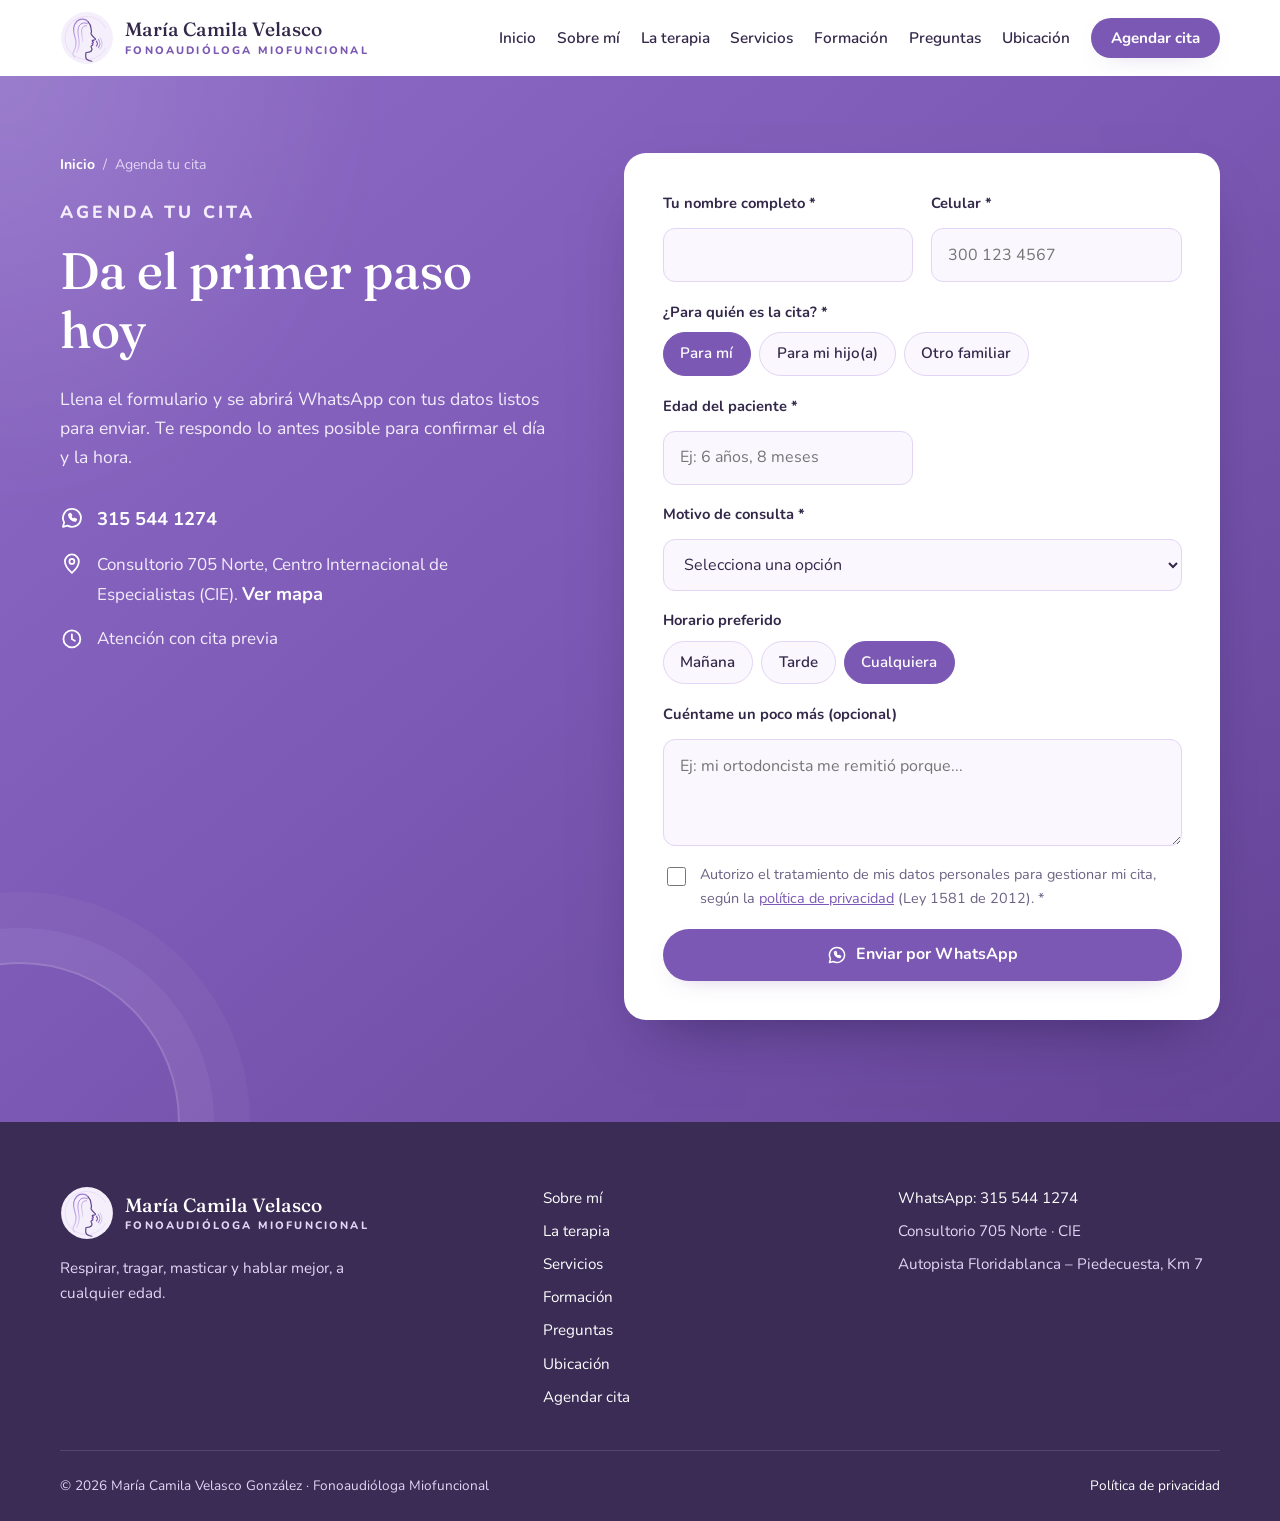
==== agenda.html @ 22c2a664 "Publicar sitio web de María Camila Velasco Co-Authored-By: Claude Opus 5.5 <noreply@anthropic.com>" ====
<!doctype html>
<html lang="es" class="no-js">
<head>
  <meta charset="utf-8">
  <meta name="viewport" content="width=device-width, initial-scale=1">
  <title>Agenda tu cita | María Camila Velasco · Fonoaudióloga Miofuncional</title>
  <meta name="description" content="Agenda tu valoración de terapia miofuncional con María Camila Velasco. Llena el formulario y confirma tu cita por WhatsApp.">
  <meta name="theme-color" content="#7B58B3">

  <!-- Vista previa al compartir el enlace (WhatsApp, Facebook). Si cambia la dirección del sitio, actualizar og:url y og:image. -->
  <meta property="og:type" content="website">
  <meta property="og:title" content="Agenda tu cita | María Camila Velasco · Fonoaudióloga Miofuncional">
  <meta property="og:description" content="Agenda tu valoración de terapia miofuncional con María Camila Velasco. Llena el formulario y confirma tu cita por WhatsApp.">
  <meta property="og:url" content="https://anva100.github.io/Pagina_Web_Fonoaudiologa_camila/agenda.html">
  <meta property="og:image" content="https://anva100.github.io/Pagina_Web_Fonoaudiologa_camila/img/compartir.jpg">
  <meta property="og:locale" content="es_CO">

  <link rel="icon" href="img/logo-silueta.svg" type="image/svg+xml">
  <link rel="apple-touch-icon" href="img/apple-touch-icon.png">

  <link rel="preconnect" href="https://fonts.googleapis.com">
  <link rel="preconnect" href="https://fonts.gstatic.com" crossorigin>
  <link href="https://fonts.googleapis.com/css2?family=Fraunces:opsz,wght@9..144,400;9..144,500;9..144,600&family=Nunito:wght@400;500;600;700;800&display=swap" rel="stylesheet">
  <link rel="stylesheet" href="css/styles.css">
</head>
<body>

  <!-- ============ ENCABEZADO ============ -->
  <header class="header" id="header">
    <div class="container header__inner">
      <a href="index.html" class="brand" aria-label="Ir al inicio">
        <img src="img/logo-animado.svg" alt="" class="brand__icon" width="54" height="54">
        <span class="brand__text">
          <span class="brand__name">María Camila Velasco</span>
          <span class="brand__sub">Fonoaudióloga Miofuncional</span>
        </span>
      </a>

      <nav class="nav" id="nav" aria-label="Navegación principal">
        <a href="index.html">Inicio</a>
        <a href="sobre-mi.html">Sobre mí</a>
        <a href="terapia.html">La terapia</a>
        <a href="servicios.html">Servicios</a>
        <a href="formacion.html">Formación</a>
        <a href="preguntas.html">Preguntas</a>
        <a href="ubicacion.html">Ubicación</a>
        <a href="agenda.html" class="btn btn--primary btn--sm" aria-current="page">Agendar cita</a>
      </nav>

      <button class="nav-toggle" id="navToggle" aria-label="Abrir menú" aria-expanded="false" aria-controls="nav">
        <span></span><span></span><span></span>
      </button>
    </div>
  </header>

  <main>

    <section class="section agenda agenda--page">
      <div class="container agenda__grid">
        <div class="agenda__info reveal reveal--left">
          <nav class="crumbs" aria-label="Ruta de navegación"><a href="index.html">Inicio</a><span aria-hidden="true">/</span><span aria-current="page">Agenda tu cita</span></nav>
          <p class="eyebrow eyebrow--light">Agenda tu cita</p>
          <h1>Da el primer paso hoy</h1>
          <p>
            Llena el formulario y se abrirá WhatsApp con tus datos listos para enviar.
            Te respondo lo antes posible para confirmar el día y la hora.
          </p>
          <ul class="contact-list">
            <li><svg class="i" viewBox="0 0 24 24" aria-hidden="true"><path d="M12 3a9 9 0 0 0-7.8 13.5L3 21l4.6-1.2A9 9 0 1 0 12 3z"/><path d="M9 8.6c0 3.4 2.9 6.4 6.4 6.4l1-1.4-1.9-1-1 .8a5.4 5.4 0 0 1-2.8-2.8l.8-1-1-1.9z"/></svg><a href="https://wa.me/573155441274" target="_blank" rel="noopener">315 544 1274</a></li>
            <li><svg class="i" viewBox="0 0 24 24" aria-hidden="true"><path d="M12 21s7-6.2 7-11.5A7 7 0 0 0 5 9.5C5 14.8 12 21 12 21z"/><circle cx="12" cy="9.5" r="2.5"/></svg><span>Consultorio 705 Norte, Centro Internacional de Especialistas (CIE). <a class="link-light" href="ubicacion.html">Ver mapa</a></span></li>
            <li><svg class="i" viewBox="0 0 24 24" aria-hidden="true"><circle cx="12" cy="12" r="8.5"/><path d="M12 7.5V12l3 2"/></svg><span>Atención con cita previa</span></li>
          </ul>
        </div>

        <form class="form reveal reveal--right" id="formCita" novalidate>
          <div class="form__row">
            <label class="field">
              <span>Tu nombre completo *</span>
              <input type="text" name="nombre" autocomplete="name" required>
            </label>
            <label class="field">
              <span>Celular *</span>
              <input type="tel" name="celular" autocomplete="tel" inputmode="tel" placeholder="300 123 4567" required>
            </label>
          </div>

          <fieldset class="field">
            <legend>¿Para quién es la cita? *</legend>
            <div class="chips">
              <label class="chip"><input type="radio" name="para" value="Para mí" checked><span>Para mí</span></label>
              <label class="chip"><input type="radio" name="para" value="Para mi hijo(a)"><span>Para mi hijo(a)</span></label>
              <label class="chip"><input type="radio" name="para" value="Para otro familiar"><span>Otro familiar</span></label>
            </div>
          </fieldset>

          <div class="form__row">
            <label class="field" id="campoPaciente" hidden>
              <span>Nombre del paciente *</span>
              <input type="text" name="paciente">
            </label>
            <label class="field">
              <span>Edad del paciente *</span>
              <input type="text" name="edad" placeholder="Ej: 6 años, 8 meses" required>
            </label>
          </div>

          <label class="field">
            <span>Motivo de consulta *</span>
            <select name="motivo" required>
              <option value="">Selecciona una opción</option>
              <option>Valoración general</option>
              <option>Respiración oral o ronquido</option>
              <option>Deglución atípica o hábitos (chupo, dedo, tetero)</option>
              <option>Frenillo lingual o lactancia</option>
              <option>Remisión de ortodoncia u odontología</option>
              <option>Pronunciación y habla</option>
              <option>Dolor o ruidos en la mandíbula (ATM)</option>
              <option>Parálisis facial</option>
              <option>Otro</option>
            </select>
          </label>

          <fieldset class="field">
            <legend>Horario preferido</legend>
            <div class="chips">
              <label class="chip"><input type="radio" name="horario" value="Mañana"><span>Mañana</span></label>
              <label class="chip"><input type="radio" name="horario" value="Tarde"><span>Tarde</span></label>
              <label class="chip"><input type="radio" name="horario" value="Cualquiera" checked><span>Cualquiera</span></label>
            </div>
          </fieldset>

          <label class="field">
            <span>Cuéntame un poco más (opcional)</span>
            <textarea name="mensaje" rows="3" placeholder="Ej: mi ortodoncista me remitió porque..."></textarea>
          </label>

          <label class="consent">
            <input type="checkbox" name="autorizo" required>
            <span>Autorizo el tratamiento de mis datos personales para gestionar mi cita, según la
              <a href="privacidad.html" target="_blank" rel="noopener">política de privacidad</a> (Ley 1581 de 2012). *</span>
          </label>

          <p class="form__error" id="formError" role="alert" hidden></p>
          <p class="form__ok" id="formOk" role="status" hidden><svg viewBox="0 0 24 24" aria-hidden="true"><circle cx="12" cy="12" r="10"/><path d="M7 12.5l3.2 3.2L17 9"/></svg><span>¡Listo! Se abrió WhatsApp con tus datos. Solo falta que presiones <strong>enviar</strong>.</span></p>

          <button type="submit" class="btn btn--primary btn--block"><svg class="i" viewBox="0 0 24 24" aria-hidden="true"><path d="M12 3a9 9 0 0 0-7.8 13.5L3 21l4.6-1.2A9 9 0 1 0 12 3z"/><path d="M9 8.6c0 3.4 2.9 6.4 6.4 6.4l1-1.4-1.9-1-1 .8a5.4 5.4 0 0 1-2.8-2.8l.8-1-1-1.9z"/></svg> Enviar por WhatsApp</button>
        </form>
      </div>
    </section>
  </main>

  <!-- ============ PIE DE PÁGINA ============ -->
  <footer class="footer">
    <div class="container footer__grid">
      <div>
        <a href="index.html" class="brand brand--light">
          <img src="img/logo-animado.svg" alt="" class="brand__icon" width="54" height="54">
          <span class="brand__text">
            <span class="brand__name">María Camila Velasco</span>
            <span class="brand__sub">Fonoaudióloga Miofuncional</span>
          </span>
        </a>
        <p class="footer__tag">Respirar, tragar, masticar y hablar mejor, a cualquier edad.</p>
      </div>
      <nav class="footer__nav" aria-label="Enlaces del pie de página">
        <a href="sobre-mi.html">Sobre mí</a>
        <a href="terapia.html">La terapia</a>
        <a href="servicios.html">Servicios</a>
        <a href="formacion.html">Formación</a>
        <a href="preguntas.html">Preguntas</a>
        <a href="ubicacion.html">Ubicación</a>
        <a href="agenda.html">Agendar cita</a>
      </nav>
      <div class="footer__contact">
        <a href="https://wa.me/573155441274" target="_blank" rel="noopener">WhatsApp: 315 544 1274</a>
        <span>Consultorio 705 Norte · CIE</span>
        <span>Autopista Floridablanca – Piedecuesta, Km 7</span>
      </div>
    </div>
    <div class="container footer__bottom">
      <span>© <span id="year">2026</span> María Camila Velasco González · Fonoaudióloga Miofuncional</span>
      <a href="privacidad.html">Política de privacidad</a>
    </div>
  </footer>


  <script src="js/main.js"></script>
</body>
</html>
---- css/styles.css ----
/* =========================================================
   María Camila Velasco · Fonoaudióloga Miofuncional
   Paleta: lila suave + blanco
   ========================================================= */

:root {
  --lila-50:  #FAF7FE;
  --lila-100: #F3ECFB;
  --lila-150: #EDE3F9;
  --lila-200: #E3D5F5;
  --lila-300: #CDB6EC;
  --lila-400: #A586D6;
  --lila-600: #7B58B3;
  --lila-700: #644496;
  --plum:     #33284A;   /* texto principal */
  --muted:    #6B6283;   /* texto secundario */
  --white:    #FFFFFF;
  --wa:       #25D366;

  --radius:   22px;
  --radius-sm: 14px;
  --shadow:   0 18px 40px -22px rgba(100, 68, 150, .45);
  --shadow-sm: 0 8px 24px -16px rgba(100, 68, 150, .5);

  --font-title: "Fraunces", Georgia, serif;
  --font-body:  "Nunito", system-ui, -apple-system, "Segoe UI", sans-serif;
  --header-h: 76px;
}

*, *::before, *::after { box-sizing: border-box; }

html { scroll-behavior: smooth; scroll-padding-top: calc(var(--header-h) + 8px); }

body {
  margin: 0;
  font-family: var(--font-body);
  font-size: 1.0625rem;
  line-height: 1.65;
  color: var(--plum);
  background: var(--white);
  -webkit-font-smoothing: antialiased;
}

img { max-width: 100%; height: auto; display: block; }
a { color: var(--lila-600); }
h1, h2, h3 { font-family: var(--font-title); font-weight: 500; line-height: 1.15; margin: 0 0 .5em; color: var(--plum); }
h2 { font-size: clamp(1.9rem, 3.4vw, 2.6rem); }
h3 { font-size: 1.25rem; }
p  { margin: 0 0 1em; }

.container { width: min(1160px, 100% - 2.5rem); margin-inline: auto; }
.container--narrow { width: min(820px, 100% - 2.5rem); }
.center { text-align: center; margin-top: 2.5rem; }

/* Iconos de línea */
.i { width: 1.25em; height: 1.25em; flex: none; fill: none; stroke: currentColor; stroke-width: 1.8; stroke-linecap: round; stroke-linejoin: round; }

/* ---------- Botones ---------- */
.btn {
  display: inline-flex; align-items: center; justify-content: center; gap: .55em;
  padding: .9em 1.6em; border-radius: 999px; border: 2px solid transparent;
  font: 700 1rem/1.2 var(--font-body); text-decoration: none; cursor: pointer;
  transition: transform .2s ease, background-color .2s ease, box-shadow .2s ease, color .2s ease;
}
.btn:hover { transform: translateY(-2px); }
.btn:focus-visible, .chip input:focus-visible + span, .shortcut:focus-visible { outline: 3px solid var(--lila-300); outline-offset: 3px; }
.btn--primary { background: var(--lila-600); color: var(--white); box-shadow: var(--shadow-sm); }
.btn--primary:hover { background: var(--lila-700); }
.btn--ghost { background: var(--white); color: var(--lila-700); border-color: var(--lila-200); }
.btn--ghost:hover { border-color: var(--lila-400); }
.btn--sm { padding: .6em 1.2em; font-size: .95rem; }
.btn--block { width: 100%; }

.link-light { color: var(--white); font-weight: 700; }

.eyebrow {
  display: inline-block; margin: 0 0 .9rem;
  font-size: .8rem; font-weight: 800; letter-spacing: .18em; text-transform: uppercase; color: var(--lila-600);
}
.eyebrow--light { color: var(--lila-200); }

/* ---------- Encabezado ---------- */
.header {
  position: sticky; top: 0; z-index: 50; height: var(--header-h);
  background: rgba(255, 255, 255, .86); backdrop-filter: saturate(1.4) blur(12px);
  transition: box-shadow .25s ease;
}
.header.is-scrolled { box-shadow: 0 6px 24px -18px rgba(51, 40, 74, .5); }
.header__inner { height: 100%; display: flex; align-items: center; justify-content: space-between; gap: 1rem; }

.brand { display: flex; align-items: center; gap: .7rem; text-decoration: none; }
.brand__icon { width: 54px; height: 54px; transition: width .3s ease, height .3s ease; }
.header.is-scrolled .brand__icon { width: 46px; height: 46px; }
.brand__text { display: flex; flex-direction: column; line-height: 1.1; }
.brand__name { font-family: var(--font-title); font-size: 1.2rem; font-weight: 500; color: var(--plum); }
.brand__sub { font-size: .68rem; font-weight: 800; letter-spacing: .2em; text-transform: uppercase; color: var(--lila-600); margin-top: .25rem; }
.brand--light .brand__name { color: var(--white); }
.brand--light .brand__sub { color: var(--lila-200); }

.nav { display: flex; align-items: center; gap: 1.3rem; }
.nav a:not(.btn) { color: var(--plum); text-decoration: none; font-weight: 600; font-size: .96rem; position: relative; white-space: nowrap; }
.nav a:not(.btn)::after {
  content: ""; position: absolute; left: 0; right: 0; bottom: -4px; height: 2px; border-radius: 2px;
  background: var(--lila-400); transform: scaleX(0); transition: transform .25s ease;
}
.nav a:not(.btn):hover::after { transform: scaleX(1); }

.nav-toggle { display: none; width: 44px; height: 44px; border: 0; border-radius: 12px; background: var(--lila-100); cursor: pointer; padding: 0; flex-direction: column; align-items: center; justify-content: center; gap: 5px; }
.nav-toggle span { width: 20px; height: 2px; border-radius: 2px; background: var(--lila-700); transition: transform .25s ease, opacity .25s ease; }
.nav-toggle[aria-expanded="true"] span:nth-child(1) { transform: translateY(7px) rotate(45deg); }
.nav-toggle[aria-expanded="true"] span:nth-child(2) { opacity: 0; }
.nav-toggle[aria-expanded="true"] span:nth-child(3) { transform: translateY(-7px) rotate(-45deg); }

/* ---------- Hero ---------- */
.hero {
  position: relative; overflow: hidden;
  background:
    radial-gradient(60% 60% at 85% 20%, var(--lila-150) 0%, transparent 70%),
    linear-gradient(180deg, var(--white) 0%, var(--lila-50) 45%, var(--lila-100) 100%);
  padding: clamp(2.5rem, 6vw, 5rem) 0 clamp(4.5rem, 8vw, 6rem);
}
.hero__grid { display: grid; grid-template-columns: 1.1fr .9fr; gap: clamp(2rem, 5vw, 4.5rem); align-items: center; }
.hero__title { font-size: clamp(2.6rem, 5.6vw, 4.3rem); font-weight: 500; letter-spacing: -.01em; margin-bottom: .45em; }
.hero__subtitle {
  display: block; margin-top: .3em;
  font-family: var(--font-body); font-size: .36em; font-weight: 800; letter-spacing: .2em; text-transform: uppercase; color: var(--lila-600);
}
.hero__lead { font-size: 1.2rem; color: var(--muted); max-width: 34em; }
.hero__lead strong { color: var(--plum); font-weight: 700; }
.hero__actions { display: flex; flex-wrap: wrap; gap: .8rem; margin: 2rem 0 2.2rem; }
.hero__trust { list-style: none; padding: 0; margin: 0; display: flex; flex-wrap: wrap; gap: .6rem 1.4rem; color: var(--muted); font-size: .95rem; font-weight: 600; }
.hero__trust li { display: flex; align-items: center; gap: .45rem; }
.hero__trust .i { color: var(--lila-600); }

.hero__media { position: relative; justify-self: center; width: min(420px, 100%); }
.hero__blob {
  position: absolute; inset: 8% -10% -6% 8%; z-index: 0;
  background: linear-gradient(160deg, var(--lila-300), var(--lila-200));
  border-radius: 46% 54% 42% 58% / 55% 45% 55% 45%;
  animation: morph 14s ease-in-out infinite alternate;
}
@keyframes morph {
  to { border-radius: 58% 42% 55% 45% / 45% 58% 42% 55%; transform: rotate(6deg); }
}
.hero__photo {
  position: relative; z-index: 1; margin: 0;
  border-radius: 999px 999px var(--radius) var(--radius); overflow: hidden;
  aspect-ratio: 4 / 5; border: 8px solid var(--white); box-shadow: var(--shadow);
}
.hero__photo img { width: 100%; height: 100%; object-fit: cover; object-position: 50% 30%; }
.hero__badge {
  position: absolute; z-index: 2; background: var(--white); border-radius: var(--radius-sm); box-shadow: var(--shadow);
  padding: .7rem 1rem; display: flex; align-items: center; gap: .6rem; font-size: .9rem;
}
.hero__badge--bottom { bottom: 7%; right: -10%; flex-direction: column; align-items: flex-start; gap: 0; line-height: 1.3; }
.hero__badge--bottom strong { color: var(--plum); font-size: .9rem; }
.hero__badge--bottom span { color: var(--muted); font-size: .82rem; }

.waves { position: absolute; left: 0; right: 0; bottom: -1px; height: 64px; overflow: hidden; pointer-events: none; z-index: 1; }
.wave { position: absolute; left: 0; bottom: 0; width: 200%; height: 100%; }
.wave--back { fill: rgba(255, 255, 255, .55); animation: waveMove 17s linear infinite; }
.wave--front { fill: var(--white); animation: waveMove 11s linear infinite reverse; }
@keyframes waveMove { to { transform: translateX(-50%); } }

/* ---------- Secciones ---------- */
.section { padding: clamp(4rem, 8vw, 6.5rem) 0; }
.section--soft { background: var(--lila-50); }
.section__head { text-align: center; max-width: 760px; margin: 0 auto clamp(2.5rem, 5vw, 3.5rem); }
.lead { font-size: 1.12rem; color: var(--muted); }

.icon-circle {
  display: inline-grid; place-items: center; width: 56px; height: 56px; border-radius: 18px;
  background: var(--lila-100); color: var(--lila-600); margin-bottom: 1rem;
}
.icon-circle .i { width: 28px; height: 28px; }

.checklist { list-style: none; padding: 0; margin: 1.2rem 0 0; display: grid; gap: .65rem; }
.checklist li { position: relative; padding-left: 2rem; }
.checklist li::before {
  content: ""; position: absolute; left: 0; top: .2em; width: 1.3rem; height: 1.3rem; border-radius: 50%;
  background: var(--lila-100) url("data:image/svg+xml,%3Csvg xmlns='http://www.w3.org/2000/svg' viewBox='0 0 24 24' fill='none' stroke='%237B58B3' stroke-width='3' stroke-linecap='round' stroke-linejoin='round'%3E%3Cpath d='M6 12.5l4 4 8-9'/%3E%3C/svg%3E") center / 70% no-repeat;
}

/* Sobre mí */
.about__grid { display: grid; grid-template-columns: .8fr 1.2fr; gap: clamp(2rem, 6vw, 5rem); align-items: center; }
.about__photo { position: relative; justify-self: center; width: min(360px, 100%); }
.about__photo::before {
  content: ""; position: absolute; inset: -14px; border-radius: 50%;
  border: 2px dashed var(--lila-300); animation: spin 40s linear infinite;
}
@keyframes spin { to { transform: rotate(360deg); } }
.about__photo img { border-radius: 50%; width: 100%; aspect-ratio: 1; object-fit: cover; box-shadow: var(--shadow); border: 8px solid var(--lila-100); }

/* La terapia: funciones */
.functions { display: grid; grid-template-columns: repeat(5, 1fr); gap: 1rem; }
.function { background: var(--white); border-radius: var(--radius); padding: 1.6rem 1.3rem; text-align: center; box-shadow: var(--shadow-sm); transition: transform .25s ease; }
.function:hover { transform: translateY(-4px); }
.function h3 { font-size: 1.15rem; margin-bottom: .35em; }
.function p { font-size: .95rem; color: var(--muted); margin: 0; }

/* Señales */
.signals { display: grid; grid-template-columns: repeat(3, 1fr); gap: 1.4rem; align-items: start; }
.signal-card { border: 1.5px solid var(--lila-200); border-radius: var(--radius); padding: 1.8rem; background: var(--white); }
.signal-card .checklist { margin-top: .4rem; font-size: .98rem; }
.tag { display: inline-block; padding: .3em .9em; border-radius: 999px; background: var(--lila-100); color: var(--lila-700); font-family: var(--font-body); font-weight: 800; font-size: .95rem; }

/* Servicios */
.services { display: grid; grid-template-columns: repeat(3, 1fr); gap: 1.4rem; }
.service { background: var(--white); border-radius: var(--radius); padding: 2rem 1.8rem; box-shadow: var(--shadow-sm); transition: transform .25s ease, box-shadow .25s ease; }
.service:hover { transform: translateY(-4px); box-shadow: var(--shadow); }
.service p { color: var(--muted); margin: 0; font-size: .98rem; }

/* Proceso */
.steps { list-style: none; padding: 0; margin: 0; display: grid; grid-template-columns: repeat(4, 1fr); gap: 1.6rem; counter-reset: step; position: relative; }
.steps::before { content: ""; position: absolute; top: 28px; left: 12%; right: 12%; border-top: 2px dashed var(--lila-300); }
.step { text-align: center; position: relative; }
.step__num {
  display: inline-grid; place-items: center; width: 56px; height: 56px; border-radius: 50%;
  background: var(--lila-600); color: var(--white); font-family: var(--font-title); font-size: 1.4rem;
  box-shadow: 0 0 0 8px var(--white), var(--shadow-sm); margin-bottom: 1.1rem; position: relative;
}
.step p { color: var(--muted); font-size: .98rem; margin: 0; }

/* Diplomas */
.diplomas { display: grid; grid-template-columns: repeat(auto-fit, minmax(240px, 1fr)); gap: 1.4rem; }
.diploma { margin: 0; background: var(--white); border-radius: var(--radius); padding: .8rem; box-shadow: var(--shadow-sm); cursor: zoom-in; transition: transform .25s ease; }
.diploma:hover { transform: translateY(-4px); }
.diploma__img { width: 100%; aspect-ratio: 4 / 3; object-fit: cover; border-radius: var(--radius-sm); background: var(--lila-100); }
.diploma figcaption { padding: .9rem .5rem .4rem; display: flex; flex-direction: column; line-height: 1.35; }
.diploma figcaption strong { font-family: var(--font-title); font-weight: 500; font-size: 1.08rem; }
.diploma figcaption span { color: var(--muted); font-size: .9rem; }
.diploma--placeholder { cursor: default; }
.soon { max-width: 640px; margin: 0 auto; text-align: center; padding: clamp(2rem, 5vw, 3rem); border: 2px dashed var(--lila-300); border-radius: var(--radius); background: var(--lila-50); }
.soon .icon-circle { width: 72px; height: 72px; border-radius: 50%; }
.soon .icon-circle .i { width: 36px; height: 36px; }
.soon p { color: var(--muted); margin-bottom: 1.5rem; }
.diploma--placeholder .diploma__img { display: grid; place-items: center; color: var(--lila-400); border: 2px dashed var(--lila-300); }
.diploma--placeholder .diploma__img .i { width: 56px; height: 56px; stroke-width: 1.3; }

/* Agenda */
.agenda {
  background:
    radial-gradient(50% 70% at 0% 0%, rgba(255, 255, 255, .12) 0%, transparent 60%),
    linear-gradient(140deg, #8D6BC6 0%, var(--lila-600) 50%, var(--lila-700) 100%);
  color: var(--white);
}
.agenda__grid { display: grid; grid-template-columns: .9fr 1.1fr; gap: clamp(2rem, 6vw, 5rem); align-items: start; }
.agenda h2 { color: var(--white); }
.agenda__info p { color: var(--lila-100); font-size: 1.1rem; }
.contact-list { list-style: none; padding: 0; margin: 2rem 0 0; display: grid; gap: 1rem; }
.contact-list li { display: flex; gap: .8rem; align-items: flex-start; color: var(--lila-100); }
.contact-list .i { width: 1.4em; height: 1.4em; color: var(--white); margin-top: .1em; }
.contact-list a { color: var(--white); font-weight: 700; font-size: 1.15rem; text-decoration: none; }

.form { background: var(--white); color: var(--plum); border-radius: var(--radius); padding: clamp(1.5rem, 4vw, 2.4rem); box-shadow: 0 30px 60px -30px rgba(30, 15, 60, .55); display: grid; gap: 1.1rem; }
.form__row { display: grid; grid-template-columns: 1fr 1fr; gap: 1.1rem; }
.form__row > [hidden] { display: none; }
.field { display: grid; gap: .4rem; margin: 0; padding: 0; border: 0; min-width: 0; }
.field > span, .field legend { font-weight: 700; font-size: .92rem; padding: 0; margin-bottom: .4rem; }
fieldset.field legend { margin-bottom: .5rem; }
.field input, .field select, .field textarea {
  width: 100%; font: inherit; font-size: 1rem; color: var(--plum);
  padding: .8rem 1rem; border: 1.5px solid var(--lila-200); border-radius: 12px; background: var(--lila-50);
  transition: border-color .2s ease, box-shadow .2s ease, background-color .2s ease;
}
.field textarea { resize: vertical; }
.field input:focus, .field select:focus, .field textarea:focus { outline: none; border-color: var(--lila-400); background: var(--white); box-shadow: 0 0 0 4px var(--lila-100); }
.field .is-invalid { border-color: #C2416B; background: #FFF6F9; }

.chips { display: flex; flex-wrap: wrap; gap: .5rem; }
.chip { position: relative; cursor: pointer; }
.chip input { position: absolute; opacity: 0; pointer-events: none; }
.chip span { display: inline-block; padding: .55em 1.1em; border-radius: 999px; border: 1.5px solid var(--lila-200); background: var(--lila-50); font-weight: 600; font-size: .95rem; transition: all .2s ease; }
.chip input:checked + span { background: var(--lila-600); border-color: var(--lila-600); color: var(--white); }

.consent { display: flex; gap: .7rem; align-items: flex-start; font-size: .9rem; color: var(--muted); }
.consent input { width: 1.2rem; height: 1.2rem; margin-top: .2rem; accent-color: var(--lila-600); flex: none; }
.form__error { margin: 0; padding: .7rem 1rem; border-radius: 12px; background: #FFF0F5; color: #A3204F; font-weight: 600; font-size: .92rem; }

/* FAQ */
.faq { display: grid; gap: .8rem; }
.faq details { border: 1.5px solid var(--lila-200); border-radius: var(--radius-sm); padding: 0 1.4rem; background: var(--white); transition: background-color .2s ease; }
.faq details[open] { background: var(--lila-50); }
.faq summary { cursor: pointer; list-style: none; padding: 1.15rem 2rem 1.15rem 0; font-weight: 700; position: relative; }
.faq summary::-webkit-details-marker { display: none; }
.faq summary::after { content: "+"; position: absolute; right: 0; top: 50%; transform: translateY(-50%); font-size: 1.5rem; font-weight: 400; color: var(--lila-600); transition: transform .25s ease; }
.faq details[open] summary::after { transform: translateY(-50%) rotate(45deg); }
.faq details p { color: var(--muted); padding-bottom: 1.1rem; margin: 0; }

/* Ubicación */
.location { display: grid; grid-template-columns: 1.5fr 1fr; gap: 1.4rem; }
.location__map { border-radius: var(--radius); overflow: hidden; box-shadow: var(--shadow-sm); min-height: 380px; background: var(--lila-100); }
.location__map iframe { width: 100%; height: 100%; min-height: 380px; border: 0; display: block; }
.location__card { background: var(--white); border-radius: var(--radius); padding: 2rem; box-shadow: var(--shadow-sm); display: flex; flex-direction: column; gap: .2rem; }
.location__card img { margin-bottom: 1rem; }
.location__card h3 { margin-bottom: .2em; }
.location__room { font-weight: 800; color: var(--lila-600); font-size: 1.1rem; margin-bottom: .6em; }
.location__card p { color: var(--muted); }
.location__card .btn { margin-top: .5rem; }
.contact-list--dark { margin: .4rem 0 1rem; gap: .7rem; }
.contact-list--dark li { color: var(--muted); }
.contact-list--dark .i { color: var(--lila-600); }
.contact-list--dark a { color: var(--lila-700); font-size: 1rem; }

/* Pie de página */
.footer { background: #3A2C55; color: var(--lila-200); padding: 4rem 0 1.5rem; font-size: .95rem; }
.footer__grid { display: grid; grid-template-columns: 1.4fr 1fr 1fr; gap: 2rem; padding-bottom: 2.5rem; border-bottom: 1px solid rgba(255, 255, 255, .12); }
.footer__tag { margin-top: 1rem; max-width: 22em; }
.footer__nav, .footer__contact { display: grid; gap: .5rem; align-content: start; }
.footer a { color: var(--white); text-decoration: none; }
.footer a:hover { text-decoration: underline; }
.footer__bottom { display: flex; flex-wrap: wrap; justify-content: space-between; gap: 1rem; padding-top: 1.5rem; font-size: .85rem; }

/* Botón flotante WhatsApp */
.wa-float {
  position: fixed; right: 1.2rem; bottom: 1.2rem; z-index: 60; width: 60px; height: 60px; border-radius: 50%;
  background: var(--wa); display: grid; place-items: center; box-shadow: 0 12px 28px -10px rgba(0, 0, 0, .45);
  transition: transform .2s ease;
}
.wa-float:hover { transform: scale(1.08); }
.wa-float svg { width: 32px; height: 32px; fill: none; stroke: var(--white); stroke-width: 1.8; stroke-linecap: round; stroke-linejoin: round; }

/* Visor y modal */
dialog { border: 0; padding: 0; }
dialog::backdrop { background: rgba(35, 25, 55, .7); backdrop-filter: blur(3px); }
.lightbox { background: transparent; max-width: min(1000px, 94vw); max-height: 92vh; overflow: visible; }
.lightbox img { max-width: 100%; max-height: 80vh; border-radius: var(--radius-sm); margin: auto; }
.lightbox p { color: var(--white); text-align: center; margin: .8rem 0 0; font-weight: 600; }
.lightbox__close { position: absolute; top: -18px; right: -18px; width: 44px; height: 44px; border-radius: 50%; border: 0; background: var(--white); color: var(--plum); font-size: 1.6rem; line-height: 1; cursor: pointer; box-shadow: var(--shadow-sm); }
/* ---------- Páginas internas ---------- */
.nav a[aria-current="page"]:not(.btn) { color: var(--lila-700); }
.nav a[aria-current="page"]:not(.btn)::after { transform: scaleX(1); }

.page-hero {
  position: relative; overflow: hidden; text-align: center;
  background:
    radial-gradient(50% 80% at 85% 10%, var(--lila-150) 0%, transparent 70%),
    radial-gradient(40% 70% at 10% 90%, var(--lila-150) 0%, transparent 70%),
    linear-gradient(180deg, var(--lila-50) 0%, var(--lila-100) 100%);
  padding: clamp(2.5rem, 6vw, 4.5rem) 0 clamp(4.5rem, 8vw, 6rem);
}
.page-hero h1 { font-size: clamp(2.2rem, 4.6vw, 3.4rem); max-width: 18em; margin-inline: auto; }
.page-hero .lead { max-width: 44rem; margin: 0 auto; }
.crumbs { display: flex; justify-content: center; gap: .5rem; font-size: .88rem; color: var(--muted); margin-bottom: 1.4rem; }
.crumbs a { color: var(--lila-600); text-decoration: none; font-weight: 700; }
.crumbs a:hover { text-decoration: underline; }

.page-hero + .section { padding-top: clamp(2rem, 4vw, 3.5rem); }
.section__head--sm { margin-bottom: 2rem; }
.section__head--sm h2 { font-size: clamp(1.5rem, 2.6vw, 1.9rem); }
.section--soft .step__num { box-shadow: 0 0 0 8px var(--lila-50), var(--shadow-sm); }
.note { text-align: center; color: var(--muted); margin-bottom: 2rem; }
.about__actions { display: flex; flex-wrap: wrap; gap: .8rem; margin-top: 1.8rem; }

/* Valores (Sobre mí) */
.values { display: grid; grid-template-columns: repeat(3, 1fr); gap: 1.4rem; }
.value { background: var(--white); border-radius: var(--radius); padding: 2rem 1.8rem; box-shadow: var(--shadow-sm); }
.value p { color: var(--muted); margin: 0; font-size: .98rem; }

/* Accesos directos (Inicio) */
.shortcuts { display: grid; grid-template-columns: repeat(4, 1fr); gap: 1.4rem; }
.shortcut {
  display: flex; flex-direction: column; text-decoration: none; color: inherit;
  background: var(--white); border: 1.5px solid var(--lila-200); border-radius: var(--radius); padding: 1.8rem 1.6rem;
  transition: transform .25s ease, box-shadow .25s ease, border-color .25s ease;
}
.shortcut:hover { transform: translateY(-4px); box-shadow: var(--shadow); border-color: var(--lila-300); }
.shortcut p { color: var(--muted); font-size: .97rem; margin-bottom: 1.2rem; }
.shortcut__more { margin-top: auto; display: inline-flex; align-items: center; gap: .4rem; font-weight: 800; color: var(--lila-600); font-size: .95rem; }
.shortcut__more .i { transition: transform .25s ease; }
.shortcut:hover .shortcut__more .i { transform: translateX(4px); }

/* Llamado a la acción al final de cada página */
.cta-band { padding: 0 0 clamp(4rem, 8vw, 6rem); }
.section--soft + .cta-band { background: var(--lila-50); }
.cta-band__box {
  border-radius: calc(var(--radius) + 6px); padding: clamp(2rem, 5vw, 3.2rem) clamp(1.5rem, 5vw, 3.5rem);
  background:
    radial-gradient(60% 90% at 100% 0%, rgba(255, 255, 255, .14) 0%, transparent 60%),
    linear-gradient(135deg, #8D6BC6 0%, var(--lila-600) 55%, var(--lila-700) 100%);
  color: var(--white); display: grid; grid-template-columns: 1.4fr auto; gap: 1.5rem 3rem; align-items: center;
  box-shadow: var(--shadow);
}
.cta-band__box h2 { color: var(--white); font-size: clamp(1.6rem, 3vw, 2.2rem); margin-bottom: .35em; }
.cta-band__box p { color: var(--lila-100); margin: 0; }
.cta-band__actions { display: flex; flex-wrap: wrap; gap: .8rem; }
.btn--white { background: var(--white); color: var(--lila-700); }
.btn--white:hover { background: var(--lila-100); }
.btn--outline-light { color: var(--white); border-color: rgba(255, 255, 255, .55); background: transparent; }
.btn--outline-light:hover { border-color: var(--white); }

/* Página de agenda */
.agenda--page { padding-top: clamp(3rem, 6vw, 5rem); }
.agenda--page h1 { color: var(--white); font-size: clamp(2.2rem, 4.6vw, 3.2rem); }
.agenda--page .crumbs { justify-content: flex-start; color: var(--lila-200); }
.agenda--page .crumbs a { color: var(--white); }

/* Texto legal */
.legal h2 { font-size: 1.4rem; margin-top: 2rem; }
.legal p, .legal li { color: var(--muted); }
.legal ul { padding-left: 1.2rem; }


/* =========================================================
   ANIMACIONES
   ========================================================= */

/* Transición suave entre páginas (Chrome, Edge, Safari recientes) */
@view-transition { navigation: auto; }
::view-transition-old(root), ::view-transition-new(root) { animation-duration: .35s; }
body { animation: pageIn .5s ease backwards; }
@keyframes pageIn { from { opacity: 0; } }

/* Barra de progreso de lectura */
.progress {
  position: fixed; top: 0; left: 0; right: 0; height: 3px; z-index: 80; pointer-events: none;
  background: linear-gradient(90deg, var(--lila-400), var(--lila-600));
  transform-origin: 0 50%; transform: scaleX(var(--p, 0));
}

/* Encabezado entra desde arriba */
.header { animation: headerIn .7s cubic-bezier(.2, .7, .2, 1) backwards; }
@keyframes headerIn { from { transform: translateY(-100%); opacity: 0; } }

/* Entradas generales */
@keyframes riseIn { from { opacity: 0; transform: translateY(26px); } }
@keyframes photoIn { from { opacity: 0; transform: translateY(30px) scale(.94); } }
@keyframes floatY { 50% { transform: translateY(-14px); } }
@keyframes floatSoft { 50% { transform: translateY(-8px); } }

/* Título palabra por palabra */
.w { display: inline-block; overflow: hidden; vertical-align: top; padding-bottom: .14em; margin-bottom: -.14em; }
.w > span { display: inline-block; animation: wordUp .9s cubic-bezier(.2, .7, .2, 1) backwards; animation-delay: calc(.2s + var(--wi, 0) * .09s); }
@keyframes wordUp { from { transform: translateY(110%); opacity: 0; } }

/* ---------- Portada ---------- */
.hero > .container, .page-hero > .container { position: relative; z-index: 2; }
.hero::before, .hero::after, .page-hero::before, .page-hero::after {
  content: ""; position: absolute; border-radius: 50%; filter: blur(40px); z-index: 0; pointer-events: none;
}
.hero::before, .page-hero::before { width: 380px; height: 380px; top: -140px; left: -120px; background: rgba(205, 182, 236, .45); animation: drift 18s ease-in-out infinite alternate; }
.hero::after, .page-hero::after { width: 300px; height: 300px; bottom: -90px; left: 42%; background: rgba(227, 213, 245, .7); animation: drift 22s ease-in-out infinite alternate-reverse; }
@keyframes drift { to { transform: translate(70px, 40px) scale(1.15); } }

.hero__text > * { animation: riseIn .9s cubic-bezier(.2, .7, .2, 1) backwards; }
.hero__text > :nth-child(1) { animation-delay: .1s; }
.hero__text > :nth-child(2) { animation: none; }
.hero__text > :nth-child(3) { animation-delay: .6s; }
.hero__text > :nth-child(4) { animation-delay: .75s; }
.hero__text > :nth-child(5) { animation-delay: .9s; }
.hero__subtitle { animation: riseIn .8s cubic-bezier(.2, .7, .2, 1) .5s backwards; }

.hero__media { animation: photoIn 1.1s cubic-bezier(.2, .7, .2, 1) .3s backwards; transition: translate .6s cubic-bezier(.2, .7, .2, 1); }
.hero__photo { animation: floatSoft 7s ease-in-out infinite; }
.hero__badge--bottom { animation: floatSoft 6s ease-in-out -2s infinite; }

.dot { position: absolute; border-radius: 50%; z-index: 0; animation: floatY 6s ease-in-out infinite; pointer-events: none; }
.dot--1 { width: 18px; height: 18px; top: 6%; left: -7%; background: var(--lila-400); }
.dot--2 { width: 10px; height: 10px; bottom: 20%; left: -9%; background: var(--lila-300); animation-delay: -2s; }
.dot--3 { width: 26px; height: 26px; top: -2%; right: 8%; background: var(--lila-200); animation-delay: -4s; }
.dot--4 { width: 12px; height: 12px; bottom: -3%; left: 30%; background: var(--lila-300); animation-delay: -1s; }

/* Ondas de voz junto a la boca, como en el logo */
.hero__voice {
  position: absolute; z-index: 2; top: 36%; right: -54px; width: 46px; height: 74px;
  fill: none; stroke: var(--lila-600); stroke-width: 5; stroke-linecap: round; overflow: visible;
}
.hero__voice path { animation: voice 2.4s ease-in-out infinite; }
.hero__voice path:nth-child(2) { animation-delay: .25s; }
.hero__voice path:nth-child(3) { animation-delay: .5s; }
@keyframes voice { 0%, 100% { opacity: .15; transform: translateX(-3px); } 40% { opacity: 1; transform: none; } }

/* Encabezado de páginas internas */
.page-hero .container > * { animation: riseIn .8s cubic-bezier(.2, .7, .2, 1) backwards; }
.page-hero .container > :nth-child(1) { animation-delay: .05s; }
.page-hero .container > :nth-child(2) { animation-delay: .12s; }
.page-hero .container > :nth-child(3) { animation: none; }
.page-hero .container > :nth-child(4) { animation-delay: .5s; }

/* ---------- Aparición al bajar ---------- */
.reveal {
  opacity: 0; transform: translateY(28px);
  transition: opacity .8s cubic-bezier(.2, .7, .2, 1), transform .8s cubic-bezier(.2, .7, .2, 1);
  transition-delay: var(--d, 0s);
}
.reveal--left { transform: translateX(-44px); }
.reveal--right { transform: translateX(44px); }
.reveal--zoom { transform: scale(.92); }
.reveal.is-visible { opacity: 1; transform: none; }
.no-js .reveal { opacity: 1; transform: none; }

/* Listas de señales: cada punto entra en cascada */
.signal-card .checklist li {
  opacity: 0; transform: translateX(-12px);
  transition: opacity .5s ease, transform .5s ease;
  transition-delay: calc(var(--d, 0s) + .3s + var(--li, 0) * .08s);
}
.signal-card.is-visible .checklist li, .signal-card:not(.reveal) .checklist li, .no-js .signal-card .checklist li { opacity: 1; transform: none; }

/* Proceso: la línea se dibuja y los números aparecen con rebote */
.steps::before { transform: scaleX(0); transform-origin: left; transition: transform 1.6s cubic-bezier(.6, .1, .2, 1) .3s; }
.steps.is-visible::before, .no-js .steps::before { transform: scaleX(1); }
.step .step__num { transform: scale(0); transition: transform .6s cubic-bezier(.3, 1.6, .5, 1); transition-delay: calc(var(--d, 0s) + .25s); }
.step.is-visible .step__num, .step:not(.reveal) .step__num, .no-js .step .step__num { transform: scale(1); }

/* ---------- Interacciones ---------- */
.icon-circle { transition: transform .4s cubic-bezier(.3, 1.5, .5, 1), background-color .3s ease, color .3s ease; }
.value, .signal-card { transition: transform .3s ease, box-shadow .3s ease, border-color .3s ease; }

@media (hover: hover) {
  .service:hover .icon-circle, .value:hover .icon-circle, .function:hover .icon-circle, .shortcut:hover .icon-circle {
    background: var(--lila-600); color: var(--white); transform: rotate(-8deg) scale(1.08);
  }
  .value:hover { transform: translateY(-4px); box-shadow: var(--shadow); }
  .signal-card:hover { transform: translateY(-4px); box-shadow: var(--shadow-sm); border-color: var(--lila-300); }
  .about__photo:hover img { transform: scale(1.03); }
  .location__map:hover { box-shadow: var(--shadow); }
}
.about__photo img { transition: transform .5s ease; }

/* Destello en los botones */
.btn { position: relative; overflow: hidden; }
.btn:active { transform: scale(.97); }
.btn--primary::after, .btn--white::after {
  content: ""; position: absolute; top: 0; bottom: 0; left: -60%; width: 45%; pointer-events: none;
  background: linear-gradient(100deg, transparent, rgba(255, 255, 255, .45), transparent);
  transform: skewX(-20deg); transition: left .7s ease;
}
.btn--primary:hover::after, .btn--white:hover::after { left: 125%; }
.hero__actions .btn--primary::after { animation: shine 5s ease-in-out 2.2s infinite; }
@keyframes shine { 0% { left: -60%; } 18%, 100% { left: 125%; } }

/* Bloque de llamado a la acción: degradado en movimiento y anillos */
.cta-band__box, .agenda { position: relative; overflow: hidden; }
.cta-band__box { background-size: 100% 100%, 220% 220%; background-position: 0 0, 0% 50%; animation: gradientShift 12s ease-in-out infinite; }
@keyframes gradientShift { 50% { background-position: 0 0, 100% 50%; } }
.cta-band__box::before, .agenda::before {
  content: ""; position: absolute; width: 320px; height: 320px; right: -110px; top: -150px; border-radius: 50%; pointer-events: none;
  border: 2px solid rgba(255, 255, 255, .2);
  box-shadow: 0 0 0 34px rgba(255, 255, 255, .05), 0 0 0 70px rgba(255, 255, 255, .035);
  animation: ringPulse 7s ease-in-out infinite;
}
.agenda::before { right: auto; left: -140px; top: auto; bottom: -160px; }
.cta-band__box > *, .agenda > .container { position: relative; z-index: 1; }
@keyframes ringPulse { 50% { transform: scale(1.12) rotate(8deg); } }

/* Botón flotante de WhatsApp: latido y mensaje */
.wa-float { animation: popIn .6s cubic-bezier(.3, 1.6, .5, 1) 1.2s backwards; }
@keyframes popIn { from { transform: scale(0); opacity: 0; } }
.wa-float::before {
  content: ""; position: absolute; inset: 0; border-radius: 50%; background: var(--wa); z-index: -1;
  animation: ping 2.8s cubic-bezier(0, 0, .2, 1) 2s infinite;
}
@keyframes ping { 0% { transform: scale(1); opacity: .5; } 80%, 100% { transform: scale(1.75); opacity: 0; } }
.wa-float__tip {
  position: absolute; right: calc(100% + 14px); top: 50%; transform: translate(10px, -50%);
  white-space: nowrap; background: var(--white); color: var(--plum); font-weight: 700; font-size: .9rem;
  padding: .55rem .95rem; border-radius: 12px; border: 1.5px solid var(--lila-200); box-shadow: var(--shadow); opacity: 0; pointer-events: none;
  transition: opacity .35s ease, transform .35s ease;
}
.wa-float:hover .wa-float__tip, .wa-float.show-tip .wa-float__tip { opacity: 1; transform: translate(0, -50%); }

/* Mensaje de confirmación del formulario */
.form__ok {
  margin: 0; padding: .9rem 1rem; border-radius: 12px; background: #EEFBF3; color: #1E7A46;
  font-weight: 700; font-size: .95rem; display: flex; gap: .7rem; align-items: center; animation: riseIn .5s ease both;
}
.form__ok[hidden] { display: none; }
.form__ok svg { width: 28px; height: 28px; flex: none; fill: none; stroke: currentColor; stroke-width: 2; stroke-linecap: round; stroke-linejoin: round; }
.form__ok svg path { stroke-dasharray: 20; stroke-dashoffset: 20; animation: draw .6s ease .25s forwards; }
@keyframes draw { to { stroke-dashoffset: 0; } }

/* Campos del formulario: la etiqueta se ilumina al escribir */
.field > span, .field legend { transition: color .2s ease; }
.field:focus-within > span, .field:focus-within > legend { color: var(--lila-600); }
.chip span:hover { border-color: var(--lila-400); }

/* ---------- Responsive ---------- */
@media (max-width: 1080px) {
  .functions { grid-template-columns: repeat(3, 1fr); }
  .hero__badge--bottom { right: -4%; }
}

@media (max-width: 1200px) and (min-width: 961px) {
  .hero__media { width: min(360px, 82%); }
}

@media (max-width: 1200px) {
  .nav-toggle { display: flex; }
  .nav {
    position: absolute; inset: 100% 0 auto 0; flex-direction: column; align-items: stretch; gap: 0;
    background: var(--white); padding: .5rem 1.25rem 1.5rem; box-shadow: 0 20px 30px -20px rgba(51, 40, 74, .4);
    transform: translateY(-120%); visibility: hidden; transition: transform .3s ease, visibility .3s;
    max-height: calc(100vh - var(--header-h)); overflow-y: auto;
  }
  .nav.is-open { transform: none; visibility: visible; }
  .nav a:not(.btn) { padding: .85rem 0; border-bottom: 1px solid var(--lila-100); }
  .nav a:not(.btn)::after { display: none; }
  .nav a[aria-current="page"]:not(.btn) { font-weight: 800; }
  .nav .btn { margin-top: 1rem; }
  .shortcuts { grid-template-columns: repeat(2, 1fr); }
}

@media (max-width: 960px) {
  .cta-band__box { grid-template-columns: 1fr; text-align: center; }
  .cta-band__actions { justify-content: center; }
  .values { grid-template-columns: 1fr; max-width: 34rem; margin-inline: auto; }
  .about__actions { justify-content: center; }
  .agenda--page .crumbs { justify-content: center; }
  .agenda__info { text-align: center; }
  .contact-list { text-align: left; max-width: 26rem; margin-inline: auto; }

  .hero__grid, .about__grid, .agenda__grid, .location { grid-template-columns: 1fr; }
  .hero__text { text-align: center; }
  .hero__lead { margin-inline: auto; }
  .hero__actions, .hero__trust { justify-content: center; }
  .hero__media { width: min(360px, 85%); margin-top: 1rem; }
  .about__text { text-align: center; }
  .about__text .checklist { text-align: left; max-width: 30rem; margin-inline: auto; }
  .signals, .services { grid-template-columns: 1fr 1fr; }
  .steps { grid-template-columns: 1fr 1fr; row-gap: 2.5rem; }
  .steps::before { display: none; }
  .footer__grid { grid-template-columns: 1fr 1fr; }
  .footer__grid > :first-child { grid-column: 1 / -1; }
}

@media (max-width: 640px) {
  body { font-size: 1rem; }
  .brand__name { font-size: 1.05rem; }
  .brand__sub { font-size: .6rem; letter-spacing: .14em; }
  .brand__icon { width: 46px; height: 46px; }
  .functions { grid-template-columns: 1fr 1fr; }
  .functions .function:last-child { grid-column: 1 / -1; }
  .signals, .services, .form__row { grid-template-columns: 1fr; }
  .hero__badge { font-size: .8rem; padding: .55rem .8rem; }
  .hero__badge--bottom { right: -8%; }
  .hero__badge--bottom strong { font-size: .8rem; }
  .hero__actions .btn, .cta-band__actions .btn { flex: 1 1 100%; }
  .shortcuts { grid-template-columns: 1fr; }
  .footer__grid { grid-template-columns: 1fr; }
  .wa-float { width: 54px; height: 54px; }
  .wa-float__tip { display: none; }
  .hero__voice { width: 30px; height: 50px; right: -34px; stroke-width: 6; }
  .dot--1 { left: -4%; }
  .dot--2 { left: -5%; }
}

@media (max-width: 480px) {
  .steps { grid-template-columns: 1fr; row-gap: 2rem; }
}

@media (prefers-reduced-motion: reduce) {
  html { scroll-behavior: auto; }
  *, *::before, *::after { animation: none !important; transition: none !important; }
  .reveal, .signal-card .checklist li { opacity: 1; transform: none; }
  .steps::before, .step .step__num { transform: none; }
  ::view-transition-group(*), ::view-transition-old(*), ::view-transition-new(*) { animation: none !important; }
}
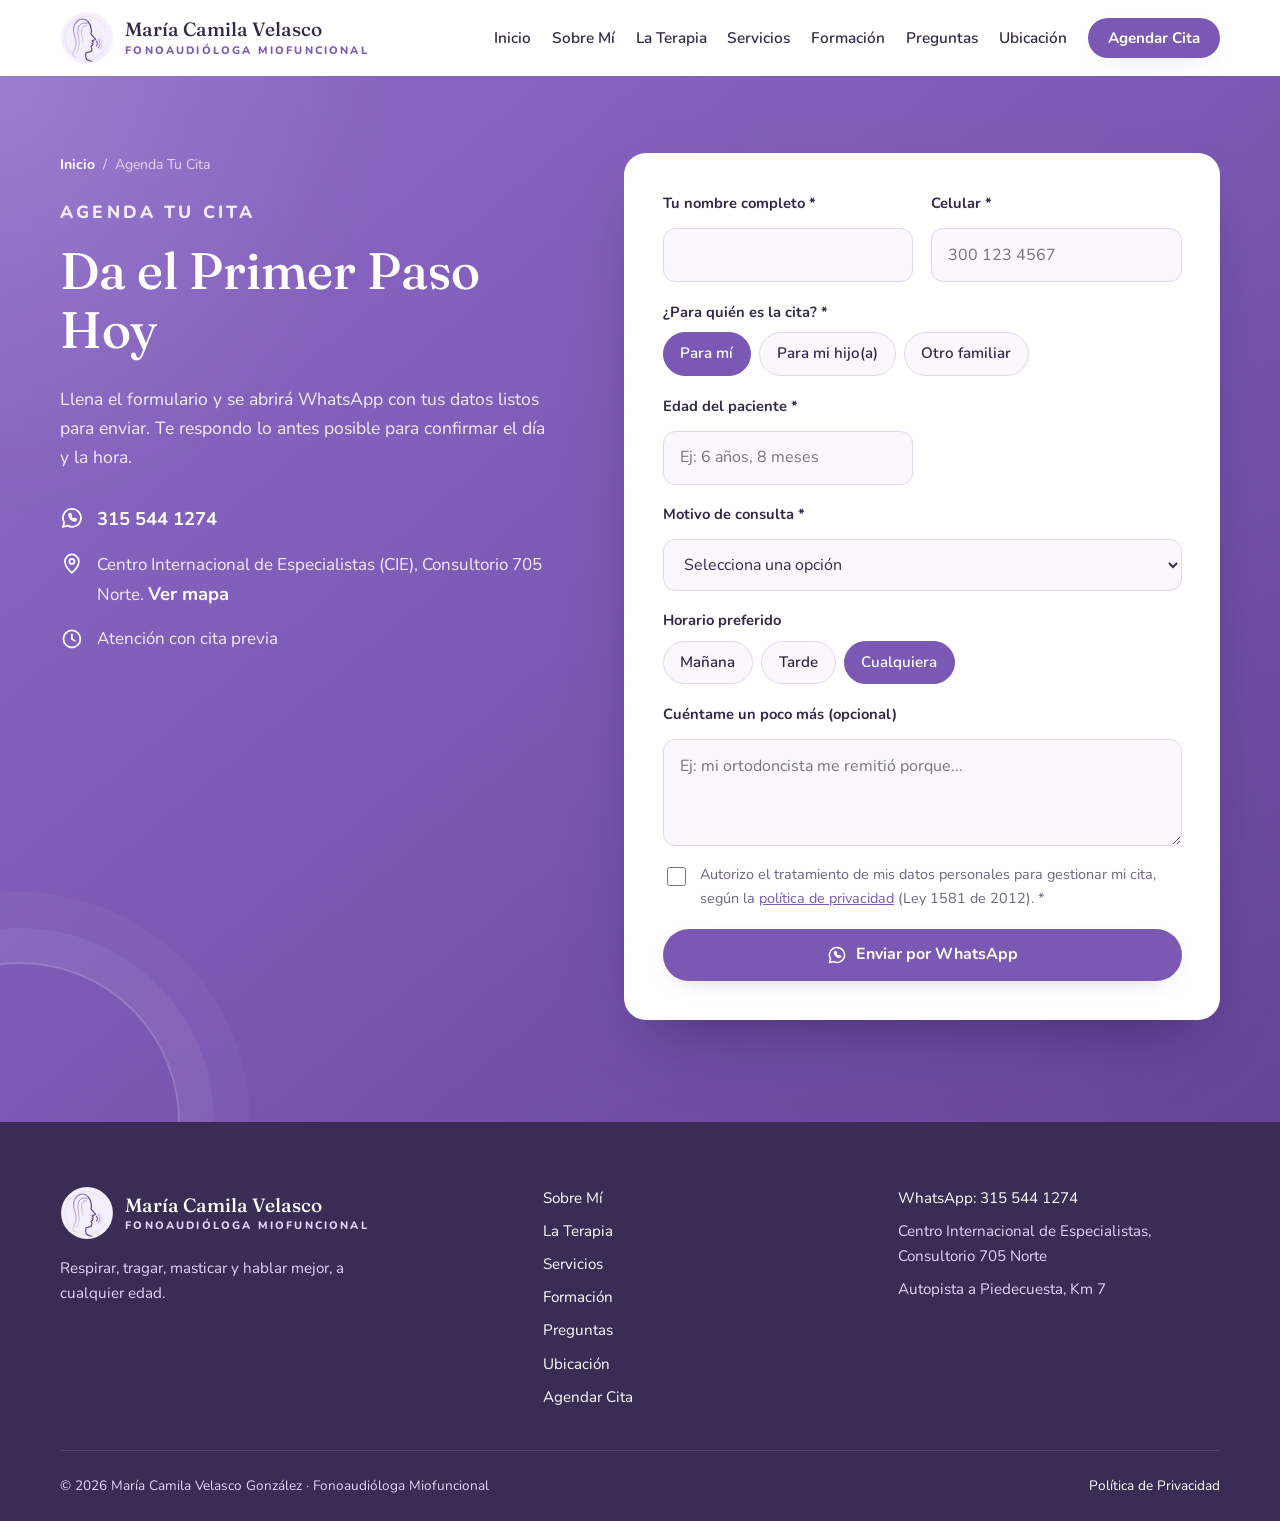
==== commit e77b4f2b: "Actualizar dirección, servicios, equipo y mayúsculas en títulos - Dirección: primero Centro Internac" ====
--- a/agenda.html
+++ b/agenda.html
@@ -3,14 +3,14 @@
 <head>
   <meta charset="utf-8">
   <meta name="viewport" content="width=device-width, initial-scale=1">
-  <title>Agenda tu cita | María Camila Velasco · Fonoaudióloga Miofuncional</title>
-  <meta name="description" content="Agenda tu valoración de terapia miofuncional con María Camila Velasco. Llena el formulario y confirma tu cita por WhatsApp.">
+  <title>Agenda Tu Cita | María Camila Velasco · Fonoaudióloga Miofuncional</title>
+  <meta name="description" content="Agenda tu valoración de Terapia Miofuncional con María Camila Velasco. Llena el formulario y confirma tu cita por WhatsApp.">
   <meta name="theme-color" content="#7B58B3">
 
   <!-- Vista previa al compartir el enlace (WhatsApp, Facebook). Si cambia la dirección del sitio, actualizar og:url y og:image. -->
   <meta property="og:type" content="website">
-  <meta property="og:title" content="Agenda tu cita | María Camila Velasco · Fonoaudióloga Miofuncional">
-  <meta property="og:description" content="Agenda tu valoración de terapia miofuncional con María Camila Velasco. Llena el formulario y confirma tu cita por WhatsApp.">
+  <meta property="og:title" content="Agenda Tu Cita | María Camila Velasco · Fonoaudióloga Miofuncional">
+  <meta property="og:description" content="Agenda tu valoración de Terapia Miofuncional con María Camila Velasco. Llena el formulario y confirma tu cita por WhatsApp.">
   <meta property="og:url" content="https://anva100.github.io/Pagina_Web_Fonoaudiologa_camila/agenda.html">
   <meta property="og:image" content="https://anva100.github.io/Pagina_Web_Fonoaudiologa_camila/img/compartir.jpg">
   <meta property="og:locale" content="es_CO">
@@ -38,13 +38,13 @@
 
       <nav class="nav" id="nav" aria-label="Navegación principal">
         <a href="index.html">Inicio</a>
-        <a href="sobre-mi.html">Sobre mí</a>
-        <a href="terapia.html">La terapia</a>
+        <a href="sobre-mi.html">Sobre Mí</a>
+        <a href="terapia.html">La Terapia</a>
         <a href="servicios.html">Servicios</a>
         <a href="formacion.html">Formación</a>
         <a href="preguntas.html">Preguntas</a>
         <a href="ubicacion.html">Ubicación</a>
-        <a href="agenda.html" class="btn btn--primary btn--sm" aria-current="page">Agendar cita</a>
+        <a href="agenda.html" class="btn btn--primary btn--sm" aria-current="page">Agendar Cita</a>
       </nav>
 
       <button class="nav-toggle" id="navToggle" aria-label="Abrir menú" aria-expanded="false" aria-controls="nav">
@@ -58,16 +58,16 @@
     <section class="section agenda agenda--page">
       <div class="container agenda__grid">
         <div class="agenda__info reveal reveal--left">
-          <nav class="crumbs" aria-label="Ruta de navegación"><a href="index.html">Inicio</a><span aria-hidden="true">/</span><span aria-current="page">Agenda tu cita</span></nav>
-          <p class="eyebrow eyebrow--light">Agenda tu cita</p>
-          <h1>Da el primer paso hoy</h1>
+          <nav class="crumbs" aria-label="Ruta de navegación"><a href="index.html">Inicio</a><span aria-hidden="true">/</span><span aria-current="page">Agenda Tu Cita</span></nav>
+          <p class="eyebrow eyebrow--light">Agenda Tu Cita</p>
+          <h1>Da el Primer Paso Hoy</h1>
           <p>
             Llena el formulario y se abrirá WhatsApp con tus datos listos para enviar.
             Te respondo lo antes posible para confirmar el día y la hora.
           </p>
           <ul class="contact-list">
             <li><svg class="i" viewBox="0 0 24 24" aria-hidden="true"><path d="M12 3a9 9 0 0 0-7.8 13.5L3 21l4.6-1.2A9 9 0 1 0 12 3z"/><path d="M9 8.6c0 3.4 2.9 6.4 6.4 6.4l1-1.4-1.9-1-1 .8a5.4 5.4 0 0 1-2.8-2.8l.8-1-1-1.9z"/></svg><a href="https://wa.me/573155441274" target="_blank" rel="noopener">315 544 1274</a></li>
-            <li><svg class="i" viewBox="0 0 24 24" aria-hidden="true"><path d="M12 21s7-6.2 7-11.5A7 7 0 0 0 5 9.5C5 14.8 12 21 12 21z"/><circle cx="12" cy="9.5" r="2.5"/></svg><span>Consultorio 705 Norte, Centro Internacional de Especialistas (CIE). <a class="link-light" href="ubicacion.html">Ver mapa</a></span></li>
+            <li><svg class="i" viewBox="0 0 24 24" aria-hidden="true"><path d="M12 21s7-6.2 7-11.5A7 7 0 0 0 5 9.5C5 14.8 12 21 12 21z"/><circle cx="12" cy="9.5" r="2.5"/></svg><span>Centro Internacional de Especialistas (CIE), Consultorio 705 Norte. <a class="link-light" href="ubicacion.html">Ver mapa</a></span></li>
             <li><svg class="i" viewBox="0 0 24 24" aria-hidden="true"><circle cx="12" cy="12" r="8.5"/><path d="M12 7.5V12l3 2"/></svg><span>Atención con cita previa</span></li>
           </ul>
         </div>
@@ -109,6 +109,7 @@
             <select name="motivo" required>
               <option value="">Selecciona una opción</option>
               <option>Valoración general</option>
+              <option>Valoración auditiva o limpieza de oído</option>
               <option>Respiración oral o ronquido</option>
               <option>Deglución atípica o hábitos (chupo, dedo, tetero)</option>
               <option>Frenillo lingual o lactancia</option>
@@ -163,23 +164,23 @@
         <p class="footer__tag">Respirar, tragar, masticar y hablar mejor, a cualquier edad.</p>
       </div>
       <nav class="footer__nav" aria-label="Enlaces del pie de página">
-        <a href="sobre-mi.html">Sobre mí</a>
-        <a href="terapia.html">La terapia</a>
+        <a href="sobre-mi.html">Sobre Mí</a>
+        <a href="terapia.html">La Terapia</a>
         <a href="servicios.html">Servicios</a>
         <a href="formacion.html">Formación</a>
         <a href="preguntas.html">Preguntas</a>
         <a href="ubicacion.html">Ubicación</a>
-        <a href="agenda.html">Agendar cita</a>
+        <a href="agenda.html">Agendar Cita</a>
       </nav>
       <div class="footer__contact">
         <a href="https://wa.me/573155441274" target="_blank" rel="noopener">WhatsApp: 315 544 1274</a>
-        <span>Consultorio 705 Norte · CIE</span>
-        <span>Autopista Floridablanca – Piedecuesta, Km 7</span>
+        <span>Centro Internacional de Especialistas, Consultorio 705 Norte</span>
+        <span>Autopista a Piedecuesta, Km 7</span>
       </div>
     </div>
     <div class="container footer__bottom">
       <span>© <span id="year">2026</span> María Camila Velasco González · Fonoaudióloga Miofuncional</span>
-      <a href="privacidad.html">Política de privacidad</a>
+      <a href="privacidad.html">Política de Privacidad</a>
     </div>
   </footer>
 
--- a/css/styles.css
+++ b/css/styles.css
@@ -209,6 +209,8 @@
 .service { background: var(--white); border-radius: var(--radius); padding: 2rem 1.8rem; box-shadow: var(--shadow-sm); transition: transform .25s ease, box-shadow .25s ease; }
 .service:hover { transform: translateY(-4px); box-shadow: var(--shadow); }
 .service p { color: var(--muted); margin: 0; font-size: .98rem; }
+/* Si la última tarjeta queda sola en su fila, se centra */
+.services > .service:last-child:nth-child(3n+1) { grid-column: 2; }
 
 /* Proceso */
 .steps { list-style: none; padding: 0; margin: 0; display: grid; grid-template-columns: repeat(4, 1fr); gap: 1.6rem; counter-reset: step; position: relative; }
@@ -618,6 +620,8 @@
   .about__text { text-align: center; }
   .about__text .checklist { text-align: left; max-width: 30rem; margin-inline: auto; }
   .signals, .services { grid-template-columns: 1fr 1fr; }
+  .services > .service:last-child:nth-child(3n+1) { grid-column: auto; }
+  .services > .service:last-child:nth-child(odd) { grid-column: 1 / -1; justify-self: center; width: calc(50% - .7rem); }
   .steps { grid-template-columns: 1fr 1fr; row-gap: 2.5rem; }
   .steps::before { display: none; }
   .footer__grid { grid-template-columns: 1fr 1fr; }
@@ -632,6 +636,7 @@
   .functions { grid-template-columns: 1fr 1fr; }
   .functions .function:last-child { grid-column: 1 / -1; }
   .signals, .services, .form__row { grid-template-columns: 1fr; }
+  .services > .service:last-child:nth-child(odd) { grid-column: auto; width: auto; }
   .hero__badge { font-size: .8rem; padding: .55rem .8rem; }
   .hero__badge--bottom { right: -8%; }
   .hero__badge--bottom strong { font-size: .8rem; }
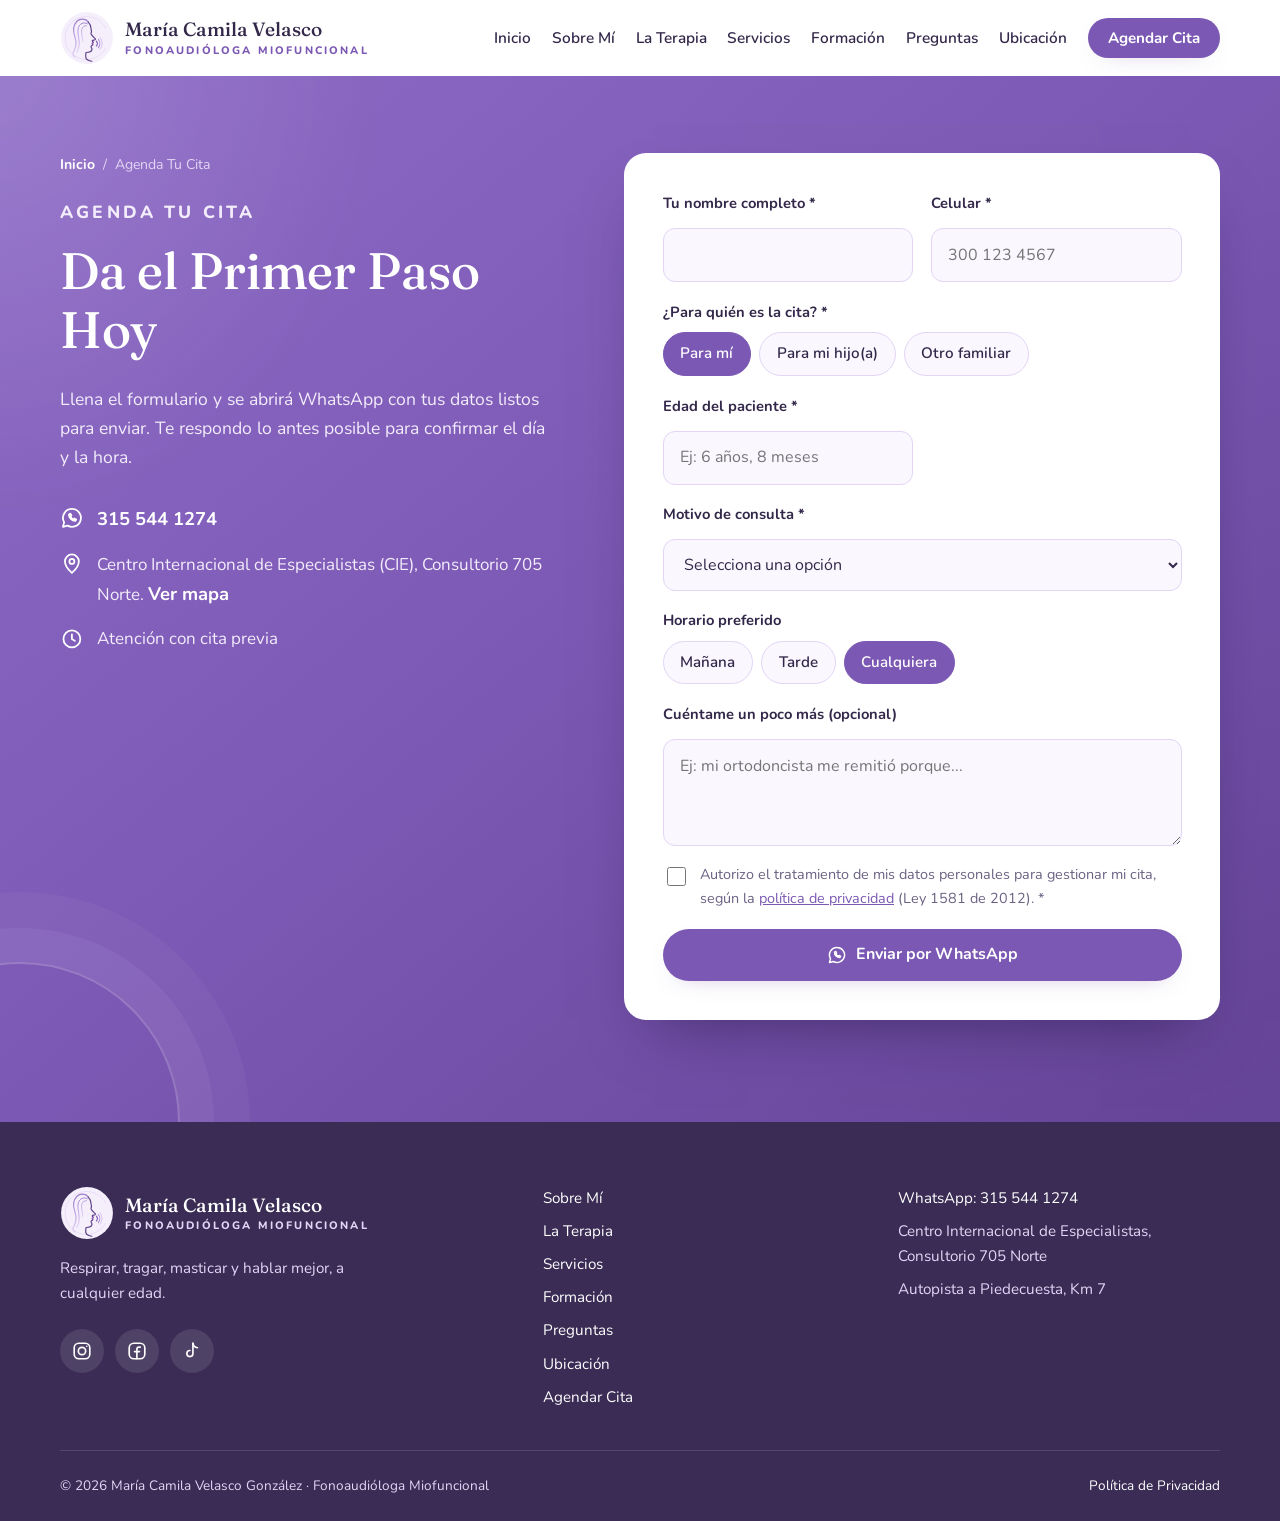
==== commit 7eafdce9: "Agregar redes sociales y quitar ficha de Ortodoncia Co-Authored-By: Claude Opus 5.5 <noreply@anthrop" ====
--- a/agenda.html
+++ b/agenda.html
@@ -162,6 +162,11 @@
           </span>
         </a>
         <p class="footer__tag">Respirar, tragar, masticar y hablar mejor, a cualquier edad.</p>
+        <nav class="social social--light" aria-label="Redes sociales">
+          <a href="https://www.instagram.com/fonoaudiologamariacamila/" target="_blank" rel="noopener" aria-label="Instagram"><svg class="i" viewBox="0 0 24 24" aria-hidden="true"><rect x="3.5" y="3.5" width="17" height="17" rx="5"/><circle cx="12" cy="12" r="4"/><path d="M17.2 6.8h.01"/></svg></a>
+          <a href="https://www.facebook.com/fonomariacamila" target="_blank" rel="noopener" aria-label="Facebook"><svg class="i" viewBox="0 0 24 24" aria-hidden="true"><rect x="3.5" y="3.5" width="17" height="17" rx="5"/><path d="M15.5 7.8h-1.3a2.3 2.3 0 0 0-2.3 2.3v10.4M9.3 12.6h5.4"/></svg></a>
+          <a href="https://www.tiktok.com/@camilavelasco100" target="_blank" rel="noopener" aria-label="TikTok"><svg class="i" viewBox="0 0 24 24" aria-hidden="true"><path d="M13 3.5v11.3a3.3 3.3 0 1 1-3.3-3.3"/><path d="M13 3.5c.3 2.7 2.3 4.7 5 4.9"/></svg></a>
+        </nav>
       </div>
       <nav class="footer__nav" aria-label="Enlaces del pie de página">
         <a href="sobre-mi.html">Sobre Mí</a>
--- a/css/styles.css
+++ b/css/styles.css
@@ -311,6 +311,14 @@
 .footer__nav, .footer__contact { display: grid; gap: .5rem; align-content: start; }
 .footer a { color: var(--white); text-decoration: none; }
 .footer a:hover { text-decoration: underline; }
+/* Redes sociales */
+.social { display: flex; flex-wrap: wrap; align-items: center; gap: .7rem; margin-top: 1.4rem; }
+.social a { display: inline-grid; place-items: center; width: 44px; height: 44px; border-radius: 50%; background: var(--lila-100); color: var(--lila-700); transition: transform .2s ease, background-color .2s ease, color .2s ease; }
+.social a:hover, .social a:focus-visible { transform: translateY(-3px); background: var(--lila-600); color: var(--white); text-decoration: none; }
+.social .i { width: 22px; height: 22px; }
+.social__label { flex-basis: 100%; font-weight: 800; color: var(--lila-700); }
+.social--light a { background: rgba(255, 255, 255, .1); color: var(--white); }
+.footer .social--light a:hover, .footer .social--light a:focus-visible { background: var(--white); color: #3A2C55; text-decoration: none; }
 .footer__bottom { display: flex; flex-wrap: wrap; justify-content: space-between; gap: 1rem; padding-top: 1.5rem; font-size: .85rem; }
 
 /* Botón flotante WhatsApp */
@@ -607,7 +615,7 @@
   .cta-band__box { grid-template-columns: 1fr; text-align: center; }
   .cta-band__actions { justify-content: center; }
   .values { grid-template-columns: 1fr; max-width: 34rem; margin-inline: auto; }
-  .about__actions { justify-content: center; }
+  .about__actions, .about__text .social { justify-content: center; }
   .agenda--page .crumbs { justify-content: center; }
   .agenda__info { text-align: center; }
   .contact-list { text-align: left; max-width: 26rem; margin-inline: auto; }
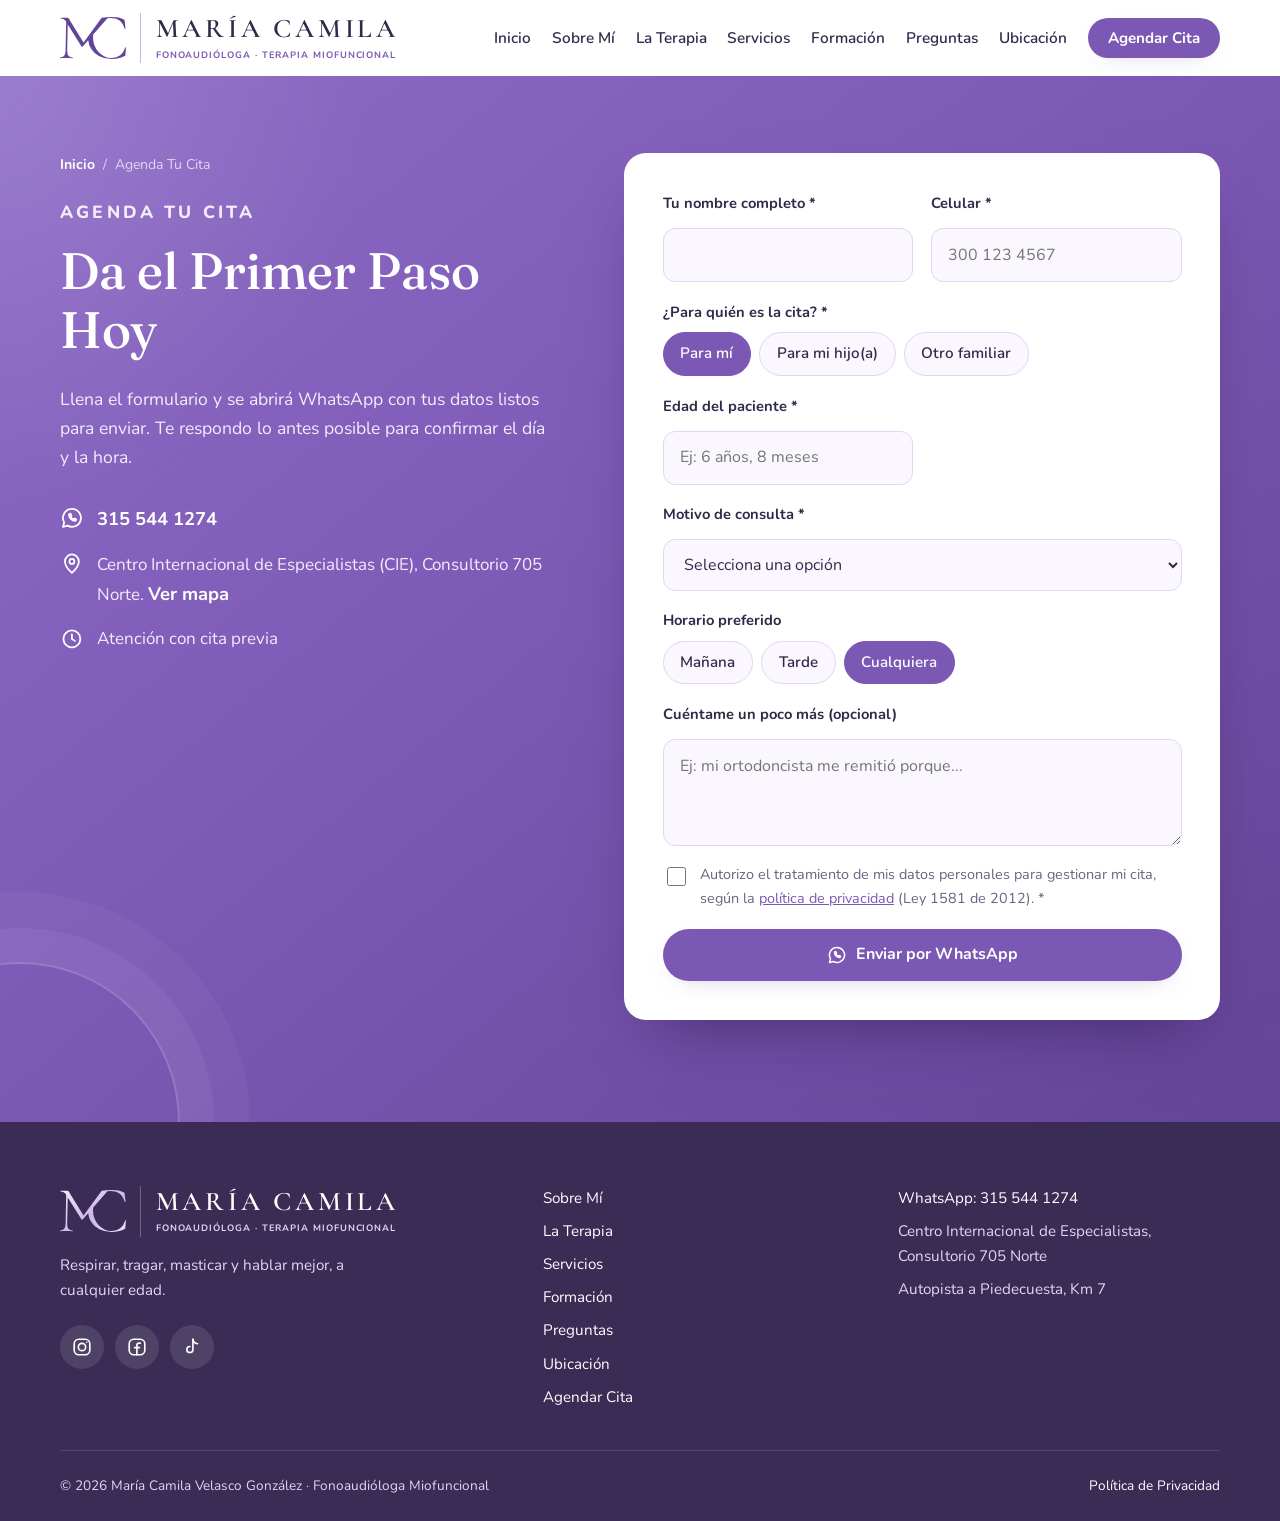
==== commit 8d678026: "Reemplazar el logo de silueta por el monograma MC de la clienta Se reconstruye el logo que envió la " ====
--- a/agenda.html
+++ b/agenda.html
@@ -15,12 +15,14 @@
   <meta property="og:image" content="https://anva100.github.io/Pagina_Web_Fonoaudiologa_camila/img/compartir.jpg">
   <meta property="og:locale" content="es_CO">
 
-  <link rel="icon" href="img/logo-silueta.svg" type="image/svg+xml">
+  <link rel="icon" href="img/favicon.svg" type="image/svg+xml">
   <link rel="apple-touch-icon" href="img/apple-touch-icon.png">
 
   <link rel="preconnect" href="https://fonts.googleapis.com">
   <link rel="preconnect" href="https://fonts.gstatic.com" crossorigin>
   <link href="https://fonts.googleapis.com/css2?family=Fraunces:opsz,wght@9..144,400;9..144,500;9..144,600&family=Nunito:wght@400;500;600;700;800&display=swap" rel="stylesheet">
+  <!-- Letra del logo (solo las letras de "MARÍA CAMILA") -->
+  <link href="https://fonts.googleapis.com/css2?family=Cormorant+Garamond:wght@600&text=MAR%C3%8DCIL%20&display=swap" rel="stylesheet">
   <link rel="stylesheet" href="css/styles.css">
 </head>
 <body>
@@ -29,10 +31,10 @@
   <header class="header" id="header">
     <div class="container header__inner">
       <a href="index.html" class="brand" aria-label="Ir al inicio">
-        <img src="img/logo-animado.svg" alt="" class="brand__icon" width="54" height="54">
+        <img src="img/logo-mc.svg" alt="" class="brand__icon" width="66" height="42">
         <span class="brand__text">
-          <span class="brand__name">María Camila Velasco</span>
-          <span class="brand__sub">Fonoaudióloga Miofuncional</span>
+          <span class="brand__name">María Camila</span>
+          <span class="brand__sub"><span>Fonoaudióloga ·</span> <span>Terapia Miofuncional</span></span>
         </span>
       </a>
 
@@ -155,10 +157,10 @@
     <div class="container footer__grid">
       <div>
         <a href="index.html" class="brand brand--light">
-          <img src="img/logo-animado.svg" alt="" class="brand__icon" width="54" height="54">
+          <img src="img/logo-mc-claro.svg" alt="" class="brand__icon" width="66" height="42">
           <span class="brand__text">
-            <span class="brand__name">María Camila Velasco</span>
-            <span class="brand__sub">Fonoaudióloga Miofuncional</span>
+            <span class="brand__name">María Camila</span>
+            <span class="brand__sub"><span>Fonoaudióloga ·</span> <span>Terapia Miofuncional</span></span>
           </span>
         </a>
         <p class="footer__tag">Respirar, tragar, masticar y hablar mejor, a cualquier edad.</p>
--- a/css/styles.css
+++ b/css/styles.css
@@ -24,6 +24,7 @@
 
   --font-title: "Fraunces", Georgia, serif;
   --font-body:  "Nunito", system-ui, -apple-system, "Segoe UI", sans-serif;
+  --font-brand: "Cormorant Garamond", "Fraunces", Georgia, serif; /* nombre en el logo */
   --header-h: 76px;
 }
 
@@ -88,12 +89,14 @@
 .header.is-scrolled { box-shadow: 0 6px 24px -18px rgba(51, 40, 74, .5); }
 .header__inner { height: 100%; display: flex; align-items: center; justify-content: space-between; gap: 1rem; }
 
-.brand { display: flex; align-items: center; gap: .7rem; text-decoration: none; }
-.brand__icon { width: 54px; height: 54px; transition: width .3s ease, height .3s ease; }
-.header.is-scrolled .brand__icon { width: 46px; height: 46px; }
-.brand__text { display: flex; flex-direction: column; line-height: 1.1; }
-.brand__name { font-family: var(--font-title); font-size: 1.2rem; font-weight: 500; color: var(--plum); }
-.brand__sub { font-size: .68rem; font-weight: 800; letter-spacing: .2em; text-transform: uppercase; color: var(--lila-600); margin-top: .25rem; }
+/* Logo: monograma MC | línea fina | MARÍA CAMILA / profesión (como la versión horizontal) */
+.brand { display: flex; align-items: center; gap: .9rem; text-decoration: none; }
+.brand__icon { width: auto; height: 42px; transition: height .3s ease; }
+.header.is-scrolled .brand__icon { height: 37px; }
+.brand__text { display: flex; flex-direction: column; line-height: 1; padding: .2rem 0 .2rem .9rem; border-left: 1px solid var(--lila-300); }
+.brand__name { font-family: var(--font-brand); font-size: 1.68rem; font-weight: 600; letter-spacing: .14em; margin-right: -.14em; text-transform: uppercase; color: var(--plum); white-space: nowrap; }
+.brand__sub { font-size: .58rem; font-weight: 700; letter-spacing: .1em; text-transform: uppercase; color: var(--lila-600); margin-top: .5rem; white-space: nowrap; }
+.brand--light .brand__text { border-left-color: rgba(255, 255, 255, .28); }
 .brand--light .brand__name { color: var(--white); }
 .brand--light .brand__sub { color: var(--lila-200); }
 
@@ -155,6 +158,15 @@
 .hero__badge--bottom { bottom: 7%; right: -10%; flex-direction: column; align-items: flex-start; gap: 0; line-height: 1.3; }
 .hero__badge--bottom strong { color: var(--plum); font-size: .9rem; }
 .hero__badge--bottom span { color: var(--muted); font-size: .82rem; }
+
+/* Sello del logo sobre la foto; el anillo con el nombre gira despacio */
+.hero__seal {
+  position: absolute; z-index: 2; top: 3%; left: -12%; width: 132px; aspect-ratio: 1;
+  display: grid; place-items: center; border-radius: 50%;
+  background: var(--white); box-shadow: var(--shadow);
+}
+.hero__seal-ring { position: absolute; inset: 5%; width: 90%; height: 90%; animation: spin 60s linear infinite; }
+.hero__seal-mono { width: 41%; height: auto; }
 
 .waves { position: absolute; left: 0; right: 0; bottom: -1px; height: 64px; overflow: hidden; pointer-events: none; z-index: 1; }
 .wave { position: absolute; left: 0; bottom: 0; width: 200%; height: 100%; }
@@ -463,14 +475,15 @@
 .hero__media { animation: photoIn 1.1s cubic-bezier(.2, .7, .2, 1) .3s backwards; transition: translate .6s cubic-bezier(.2, .7, .2, 1); }
 .hero__photo { animation: floatSoft 7s ease-in-out infinite; }
 .hero__badge--bottom { animation: floatSoft 6s ease-in-out -2s infinite; }
+.hero__seal { animation: floatSoft 6.5s ease-in-out -4s infinite; }
 
 .dot { position: absolute; border-radius: 50%; z-index: 0; animation: floatY 6s ease-in-out infinite; pointer-events: none; }
-.dot--1 { width: 18px; height: 18px; top: 6%; left: -7%; background: var(--lila-400); }
+.dot--1 { width: 18px; height: 18px; top: 42%; left: -8%; background: var(--lila-400); }
 .dot--2 { width: 10px; height: 10px; bottom: 20%; left: -9%; background: var(--lila-300); animation-delay: -2s; }
 .dot--3 { width: 26px; height: 26px; top: -2%; right: 8%; background: var(--lila-200); animation-delay: -4s; }
 .dot--4 { width: 12px; height: 12px; bottom: -3%; left: 30%; background: var(--lila-300); animation-delay: -1s; }
 
-/* Ondas de voz junto a la boca, como en el logo */
+/* Ondas de voz junto a la boca */
 .hero__voice {
   position: absolute; z-index: 2; top: 36%; right: -54px; width: 46px; height: 74px;
   fill: none; stroke: var(--lila-600); stroke-width: 5; stroke-linecap: round; overflow: visible;
@@ -638,9 +651,12 @@
 
 @media (max-width: 640px) {
   body { font-size: 1rem; }
-  .brand__name { font-size: 1.05rem; }
-  .brand__sub { font-size: .6rem; letter-spacing: .14em; }
-  .brand__icon { width: 46px; height: 46px; }
+  .brand { gap: .65rem; }
+  .brand__icon, .header.is-scrolled .brand__icon { height: 34px; }
+  .brand__text { padding-left: .65rem; }
+  .brand__name { font-size: 1.15rem; letter-spacing: .12em; margin-right: -.12em; }
+  .brand__sub { font-size: .54rem; letter-spacing: .14em; margin-top: .35rem; line-height: 1.4; }
+  .brand__sub > span { display: block; }
   .functions { grid-template-columns: 1fr 1fr; }
   .functions .function:last-child { grid-column: 1 / -1; }
   .signals, .services, .form__row { grid-template-columns: 1fr; }
@@ -654,12 +670,18 @@
   .wa-float { width: 54px; height: 54px; }
   .wa-float__tip { display: none; }
   .hero__voice { width: 30px; height: 50px; right: -34px; stroke-width: 6; }
+  .hero__seal { width: 96px; top: 1%; left: -7%; }
   .dot--1 { left: -4%; }
   .dot--2 { left: -5%; }
 }
 
 @media (max-width: 480px) {
   .steps { grid-template-columns: 1fr; row-gap: 2rem; }
+}
+
+@media (max-width: 360px) {
+  .brand__icon, .header.is-scrolled .brand__icon { height: 30px; }
+  .brand__name { font-size: 1.02rem; letter-spacing: .1em; margin-right: -.1em; }
 }
 
 @media (prefers-reduced-motion: reduce) {
